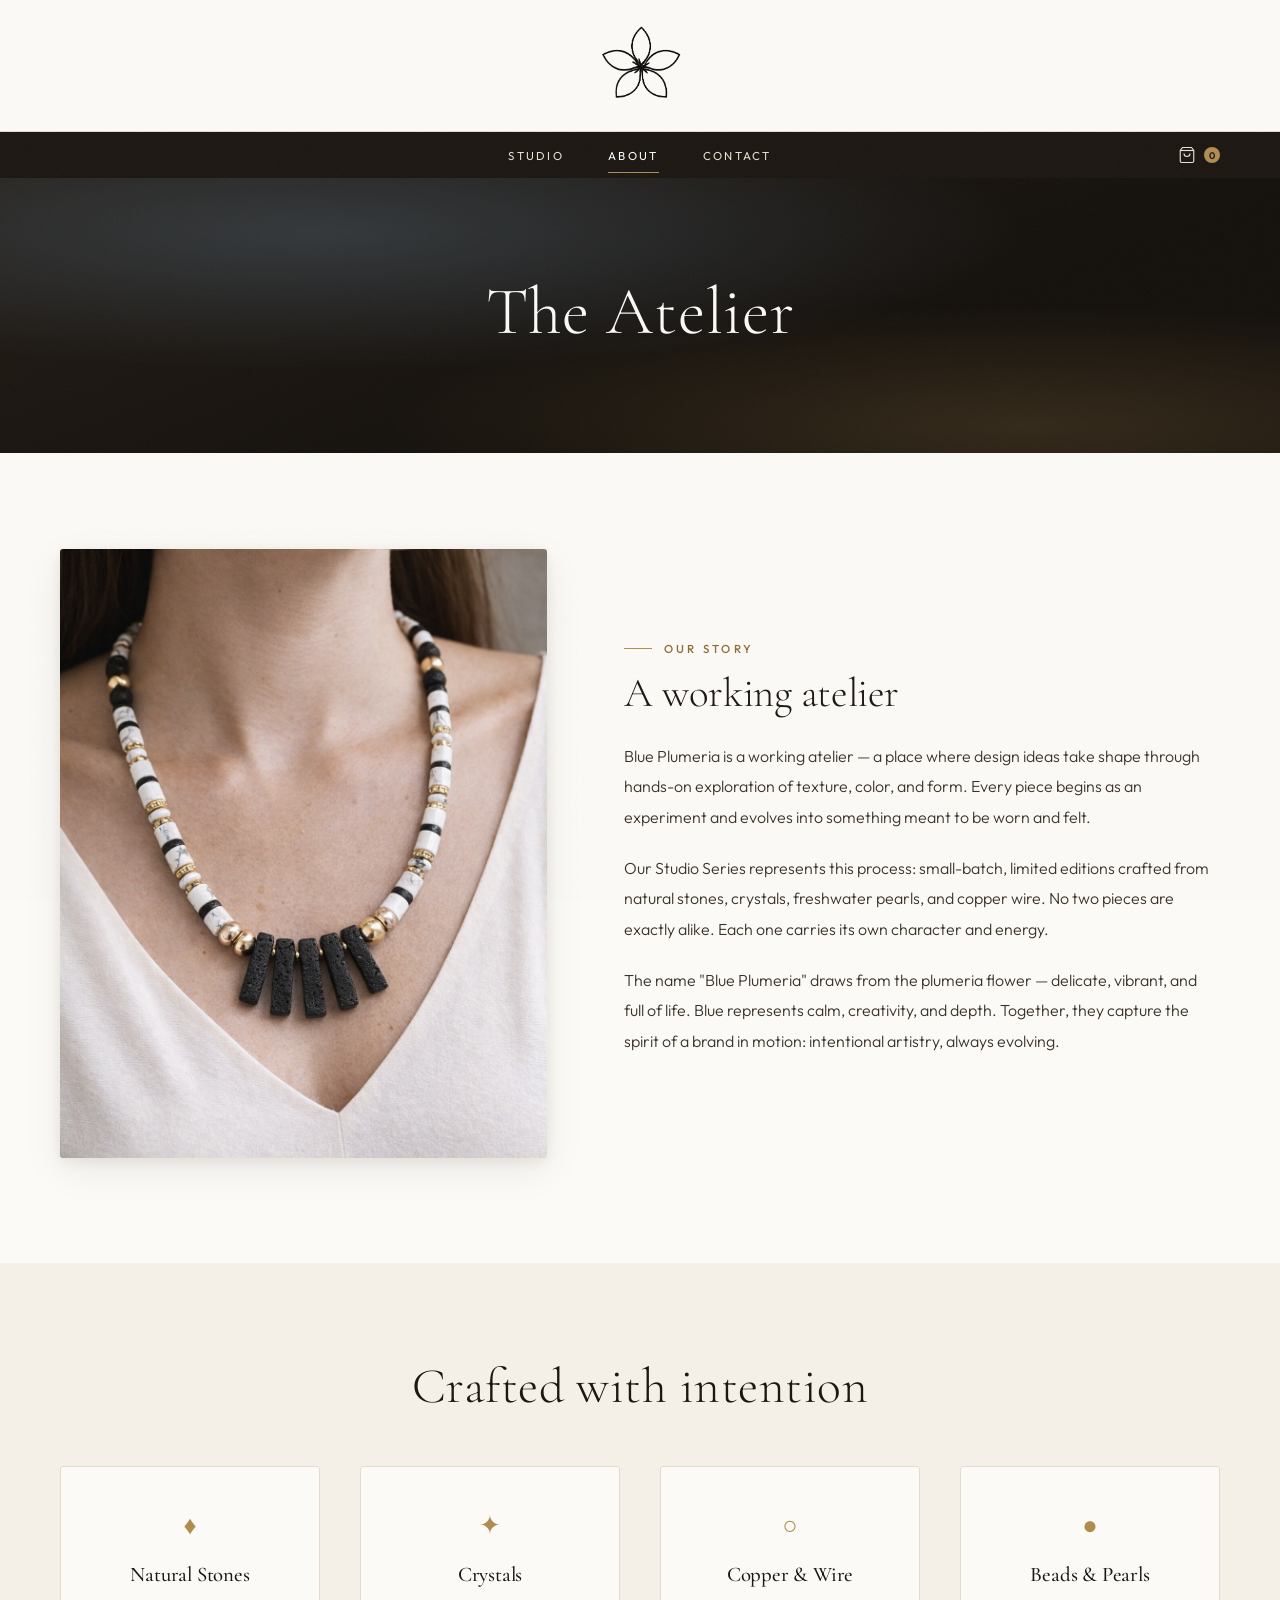
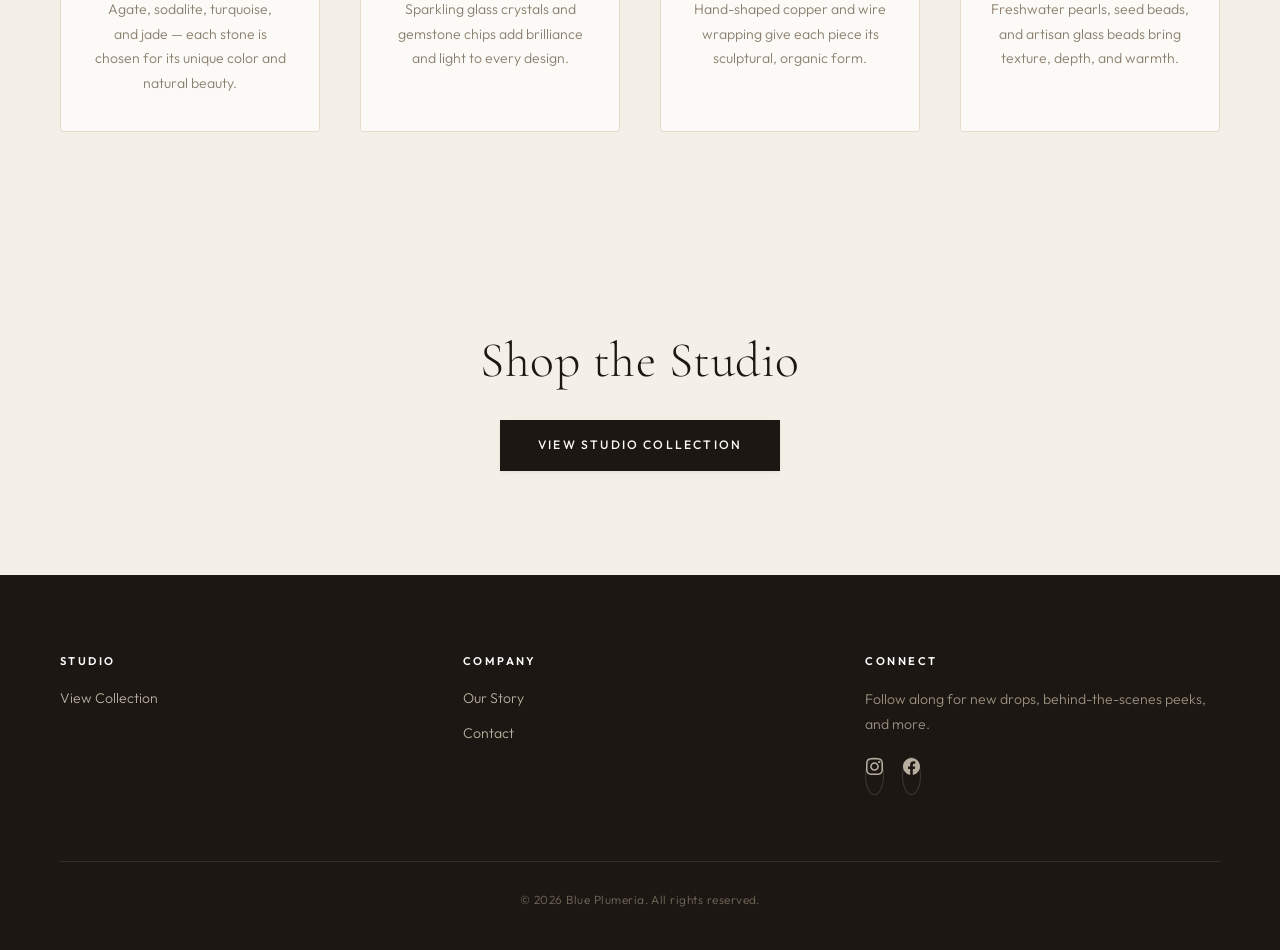
==== docs/about.html @ 75bf8a1d "Switch Snipcart to Live public API key Replace the Test public API key with the Live key across all " ====
<!DOCTYPE html>
<html lang="en">
<head>
  <meta charset="UTF-8">
  <meta name="viewport" content="width=device-width, initial-scale=1.0">
  <title>The Atelier — Blue Plumeria</title>
  <meta name="description" content="The story behind Blue Plumeria — a working atelier crafting limited studio editions in natural stones, crystals, copper, and beads.">

  <!-- Favicon -->
  <link rel="icon" type="image/svg+xml" href="favicon.svg">

  <!-- Social sharing -->
  <meta property="og:type" content="website">
  <meta property="og:title" content="The Atelier — Blue Plumeria">
  <meta property="og:description" content="A working atelier crafting limited studio editions in natural stones, crystals, copper, and beads.">
  <meta property="og:image" content="images/LavaStone_2.png">
  <meta name="twitter:card" content="summary_large_image">
  <meta name="twitter:title" content="The Atelier — Blue Plumeria">
  <meta name="twitter:description" content="A working atelier crafting limited studio editions in natural stones, crystals, and copper.">

  <link rel="preconnect" href="https://fonts.googleapis.com">
  <link rel="preconnect" href="https://fonts.gstatic.com" crossorigin>
  <link rel="stylesheet" href="css/style.css">
  <link rel="preconnect" href="https://cdn.snipcart.com">
  <noscript><style>.reveal{opacity:1 !important;transform:none !important}</style></noscript>
</head>
<body>

  <a href="#main-content" class="skip-link">Skip to content</a>

  <!-- ── Header ── -->
  <header class="site-header">
    <a href="index.html">
      <img src="images/logo.png" alt="Blue Plumeria" class="logo">
    </a>
  </header>

  <!-- ── Navigation ── -->
  <nav class="site-nav">
    <div class="container">
      <button class="hamburger" aria-label="Menu" aria-expanded="false">
        <span></span><span></span><span></span>
      </button>
      <ul class="nav-links">
        <li><a href="shop.html">Studio</a></li>
        <li><a href="about.html" class="active">About</a></li>
        <li><a href="contact.html">Contact</a></li>
      </ul>
      <button class="nav-cart snipcart-checkout" aria-label="Cart">
        <svg viewBox="0 0 24 24"><path d="M6 2L3 6v14a2 2 0 002 2h14a2 2 0 002-2V6l-3-4z"/><line x1="3" y1="6" x2="21" y2="6"/><path d="M16 10a4 4 0 01-8 0"/></svg>
        <span class="cart-count snipcart-items-count">0</span>
      </button>
    </div>
  </nav>

  <main id="main-content">

  <!-- ── About Hero ── -->
  <section class="about-hero">
    <h1>The Atelier</h1>
  </section>

  <!-- ── Story Section ── -->
  <section class="story-section section-padding">
    <div class="container">
      <div class="story-grid">
        <img src="images/LavaStone_2.png" alt="Lava stone and gold necklace styled on olive wood" class="story-image reveal" loading="lazy">
        <div class="story-content reveal">
          <span class="overline">Our Story</span>
          <h2>A working atelier</h2>
          <p>Blue Plumeria is a working atelier — a place where design ideas take shape through hands-on exploration of texture, color, and form. Every piece begins as an experiment and evolves into something meant to be worn and felt.</p>
          <p>Our Studio Series represents this process: small-batch, limited editions crafted from natural stones, crystals, freshwater pearls, and copper wire. No two pieces are exactly alike. Each one carries its own character and energy.</p>
          <p>The name "Blue Plumeria" draws from the plumeria flower — delicate, vibrant, and full of life. Blue represents calm, creativity, and depth. Together, they capture the spirit of a brand in motion: intentional artistry, always evolving.</p>
        </div>
      </div>
    </div>
  </section>

  <!-- ── Materials Section ── -->
  <section class="materials-section section-padding">
    <div class="container">
      <h2 class="section-heading reveal">Crafted with intention</h2>
      <div class="materials-grid">
        <div class="material-item reveal">
          <div class="material-icon">&#9830;</div>
          <h3>Natural Stones</h3>
          <p>Agate, sodalite, turquoise, and jade — each stone is chosen for its unique color and natural beauty.</p>
        </div>
        <div class="material-item reveal">
          <div class="material-icon">&#10022;</div>
          <h3>Crystals</h3>
          <p>Sparkling glass crystals and gemstone chips add brilliance and light to every design.</p>
        </div>
        <div class="material-item reveal">
          <div class="material-icon">&#9675;</div>
          <h3>Copper &amp; Wire</h3>
          <p>Hand-shaped copper and wire wrapping give each piece its sculptural, organic form.</p>
        </div>
        <div class="material-item reveal">
          <div class="material-icon">&#9679;</div>
          <h3>Beads &amp; Pearls</h3>
          <p>Freshwater pearls, seed beads, and artisan glass beads bring texture, depth, and warmth.</p>
        </div>
      </div>
    </div>
  </section>

  <!-- ── CTA Section ── -->
  <section class="section-padding text-center" style="background: var(--bone);">
    <div class="container">
      <h2 class="section-heading reveal" style="margin-bottom: 2rem;">Shop the Studio</h2>
      <a href="shop.html" class="btn btn-primary reveal">View Studio Collection</a>
    </div>
  </section>

  </main>

  <!-- ── Footer ── -->
  <footer class="site-footer">
    <div class="container">
      <div class="footer-grid">
        <div class="footer-col">
          <h4>Studio</h4>
          <a href="shop.html">View Collection</a>
        </div>
        <div class="footer-col">
          <h4>Company</h4>
          <a href="about.html">Our Story</a>
          <a href="contact.html">Contact</a>
        </div>
        <div class="footer-col">
          <h4>Connect</h4>
          <p>Follow along for new drops, behind-the-scenes peeks, and more.</p>
          <div class="social-links">
            <a href="#" aria-label="Instagram">
              <svg viewBox="0 0 24 24"><path d="M12 2.163c3.204 0 3.584.012 4.85.07 3.252.148 4.771 1.691 4.919 4.919.058 1.265.069 1.645.069 4.849 0 3.205-.012 3.584-.069 4.849-.149 3.225-1.664 4.771-4.919 4.919-1.266.058-1.644.07-4.85.07-3.204 0-3.584-.012-4.849-.07-3.26-.149-4.771-1.699-4.919-4.92-.058-1.265-.07-1.644-.07-4.849 0-3.204.013-3.583.07-4.849.149-3.227 1.664-4.771 4.919-4.919 1.266-.057 1.645-.069 4.849-.069zm0-2.163c-3.259 0-3.667.014-4.947.072-4.358.2-6.78 2.618-6.98 6.98-.059 1.281-.073 1.689-.073 4.948 0 3.259.014 3.668.072 4.948.2 4.358 2.618 6.78 6.98 6.98 1.281.058 1.689.072 4.948.072 3.259 0 3.668-.014 4.948-.072 4.354-.2 6.782-2.618 6.979-6.98.059-1.28.073-1.689.073-4.948 0-3.259-.014-3.667-.072-4.947-.196-4.354-2.617-6.78-6.979-6.98-1.281-.059-1.69-.073-4.949-.073zm0 5.838c-3.403 0-6.162 2.759-6.162 6.162s2.759 6.163 6.162 6.163 6.162-2.759 6.162-6.163c0-3.403-2.759-6.162-6.162-6.162zm0 10.162c-2.209 0-4-1.79-4-4 0-2.209 1.791-4 4-4s4 1.791 4 4c0 2.21-1.791 4-4 4zm6.406-11.845c-.796 0-1.441.645-1.441 1.44s.645 1.44 1.441 1.44c.795 0 1.439-.645 1.439-1.44s-.644-1.44-1.439-1.44z"/></svg>
            </a>
            <a href="#" aria-label="Facebook">
              <svg viewBox="0 0 24 24"><path d="M24 12.073c0-6.627-5.373-12-12-12s-12 5.373-12 12c0 5.99 4.388 10.954 10.125 11.854v-8.385h-3.047v-3.47h3.047v-2.642c0-3.007 1.792-4.669 4.533-4.669 1.312 0 2.686.235 2.686.235v2.953h-1.514c-1.491 0-1.956.925-1.956 1.874v2.25h3.328l-.532 3.47h-2.796v8.385c5.738-.9 10.126-5.864 10.126-11.854z"/></svg>
            </a>
          </div>
        </div>
      </div>
      <div class="footer-bottom">
        &copy; 2026 Blue Plumeria. All rights reserved.
      </div>
    </div>
  </footer>

  <!-- Snipcart — loads on first user interaction -->
  <script>
    window.SnipcartSettings = {
      publicApiKey: 'ZDM4ZTlmYTYtNGQzMi00MDU1LTlmZWYtMzM0ZDJkOGJkZjA2NjM5MTg3NzgwMTA4ODEzNjky',
      loadStrategy: 'on-user-interaction',
      modalStyle: 'side',
    };

    (()=>{var c,d;(d=(c=window.SnipcartSettings).version)!=null||(c.version="3.0");var s,S;(S=(s=window.SnipcartSettings).timeoutDuration)!=null||(s.timeoutDuration=2750);var l,p;(p=(l=window.SnipcartSettings).domain)!=null||(l.domain="cdn.snipcart.com");var w,u;(u=(w=window.SnipcartSettings).protocol)!=null||(w.protocol="https");var f=window.SnipcartSettings.version.includes("v3.0.0-ci")||window.SnipcartSettings.version!="3.0"&&window.SnipcartSettings.version.localeCompare("3.4.0",void 0,{numeric:!0,sensitivity:"base"})===-1,m=["focus","mouseover","touchmove","scroll","keydown"];window.LoadSnipcart=o;document.readyState==="loading"?document.addEventListener("DOMContentLoaded",r):r();function r(){window.SnipcartSettings.loadStrategy?window.SnipcartSettings.loadStrategy==="on-user-interaction"&&(m.forEach(t=>document.addEventListener(t,o)),setTimeout(o,window.SnipcartSettings.timeoutDuration)):o()}var a=!1;function o(){if(a)return;a=!0;let t=document.getElementsByTagName("head")[0],e=document.querySelector("#snipcart"),i=document.querySelector(`src[src^="${window.SnipcartSettings.protocol}://${window.SnipcartSettings.domain}"][src$="snipcart.js"]`),n=document.querySelector(`link[href^="${window.SnipcartSettings.protocol}://${window.SnipcartSettings.domain}"][href$="snipcart.css"]`);e||(e=document.createElement("div"),e.id="snipcart",e.setAttribute("hidden","true"),document.body.appendChild(e)),v(e),i||(i=document.createElement("script"),i.src=`${window.SnipcartSettings.protocol}://${window.SnipcartSettings.domain}/themes/v${window.SnipcartSettings.version}/default/snipcart.js`,i.async=!0,t.appendChild(i)),n||(n=document.createElement("link"),n.rel="stylesheet",n.type="text/css",n.href=`${window.SnipcartSettings.protocol}://${window.SnipcartSettings.domain}/themes/v${window.SnipcartSettings.version}/default/snipcart.css`,t.prepend(n)),m.forEach(g=>document.removeEventListener(g,o))}function v(t){!f||(t.dataset.apiKey=window.SnipcartSettings.publicApiKey,window.SnipcartSettings.addProductBehavior&&(t.dataset.configAddProductBehavior=window.SnipcartSettings.addProductBehavior),window.SnipcartSettings.modalStyle&&(t.dataset.configModalStyle=window.SnipcartSettings.modalStyle),window.SnipcartSettings.currency&&(t.dataset.currency=window.SnipcartSettings.currency),window.SnipcartSettings.templatesUrl&&(t.dataset.templatesUrl=window.SnipcartSettings.templatesUrl))}})();
  </script>
  <script src="js/main.js"></script>
</body>
</html>
---- docs/css/style.css ----
/* ========================================
   Blue Plumeria — Style Sheet
   Palette drawn from the studio's own logo art:
   dusty slate-blue, gold leaf, warm bone, ink.
   ======================================== */

/* Fonts — Cormorant Garamond (display serif) + Outfit (body) */
@import url('https://fonts.googleapis.com/css2?family=Cormorant+Garamond:ital,wght@0,300;0,400;0,500;0,600;1,300;1,400;1,500&family=Outfit:wght@300;400;500;600&display=swap');

/* ── Custom Properties ── */
:root {
  /* Warm neutrals, tuned to the wood-and-silk product photography */
  --paper:        #FCFAF6;   /* main background — warm white */
  --bone:         #F5F0E7;   /* alt surface — warm cream */
  --sand:         #ECE4D6;   /* deeper neutral */
  --ink:          #1C1712;   /* warm near-black — body + dark surfaces */
  --ink-soft:     #3A332B;
  --muted:        #8A7F6E;   /* warm gray for secondary text */
  --border:       #E4DBCC;   /* warm hairline */

  /* Brand accents — one dominant metallic (gold), slate as support */
  --gold:         #B08D4F;   /* leaf gold, desaturated */
  --gold-deep:    #8C6D37;
  --slate:        #6E8CA6;   /* the logo's dusty blue */
  --slate-deep:   #47617A;

  /* Tinted shadows carry the warm hue instead of pure black */
  --shadow-sm:  0 1px 2px rgba(40,30,15,0.05), 0 2px 8px rgba(40,30,15,0.04);
  --shadow-md:  0 4px 14px rgba(40,30,15,0.08), 0 12px 40px rgba(40,30,15,0.07);
  --shadow-lg:  0 20px 60px rgba(28,23,18,0.18);

  --font-heading: 'Cormorant Garamond', Georgia, serif;
  --font-body:    'Outfit', 'Helvetica Neue', Arial, sans-serif;

  --max-width:    1240px;
  --header-height: 132px;
  --nav-height:   46px;
  --ease:         cubic-bezier(0.22, 0.61, 0.36, 1);
}

/* ── Reset ── */
*, *::before, *::after {
  box-sizing: border-box;
  margin: 0;
  padding: 0;
}

html {
  scroll-behavior: smooth;
}

body {
  font-family: var(--font-body);
  font-weight: 300;
  color: var(--ink);
  background: var(--paper);
  line-height: 1.7;
  font-size: 16px;
  -webkit-font-smoothing: antialiased;
  text-rendering: optimizeLegibility;
}

/* Fixed grain overlay — breaks digital flatness on every surface */
body::after {
  content: "";
  position: fixed;
  inset: 0;
  z-index: 1000;
  pointer-events: none;
  opacity: 0.035;
  background-image: url("data:image/svg+xml,%3Csvg xmlns='http://www.w3.org/2000/svg' width='140' height='140'%3E%3Cfilter id='n'%3E%3CfeTurbulence type='fractalNoise' baseFrequency='0.85' numOctaves='2' stitchTiles='stitch'/%3E%3C/filter%3E%3Crect width='100%25' height='100%25' filter='url(%23n)'/%3E%3C/svg%3E");
}

img {
  max-width: 100%;
  display: block;
}

a {
  color: var(--ink);
  text-decoration: none;
  transition: color 0.25s var(--ease);
}

a:hover {
  color: var(--gold-deep);
}

ul, ol {
  list-style: none;
}

button {
  cursor: pointer;
  font-family: var(--font-body);
  border: none;
  background: none;
  color: inherit;
}

/* Visible focus for keyboard users — accessibility, not optional */
:focus-visible {
  outline: 2px solid var(--slate);
  outline-offset: 3px;
  border-radius: 2px;
}

/* Skip link */
.skip-link {
  position: absolute;
  left: -9999px;
  top: 0;
  z-index: 2000;
  background: var(--ink);
  color: #fff;
  padding: 0.75rem 1.25rem;
  font-size: 0.8rem;
  letter-spacing: 0.1em;
  text-transform: uppercase;
}
.skip-link:focus {
  left: 1rem;
  top: 1rem;
  color: #fff;
}

/* ── Typography ── */
h1, h2, h3, h4, h5 {
  font-family: var(--font-heading);
  font-weight: 400;
  line-height: 1.12;
  letter-spacing: -0.01em;
  text-wrap: balance;
}

p { text-wrap: pretty; }

.section-heading {
  font-family: var(--font-heading);
  font-size: clamp(2rem, 4.5vw, 3.1rem);
  font-weight: 300;
  letter-spacing: 0.01em;
  text-align: center;
  margin-bottom: 3.25rem;
  color: var(--ink);
}

/* Small overline label — the recurring editorial device */
.label-text,
.showcase-label,
.hero-tagline {
  font-family: var(--font-body);
  font-size: 0.72rem;
  font-weight: 500;
  letter-spacing: 0.28em;
  text-transform: uppercase;
  color: var(--muted);
}

.overline {
  display: inline-flex;
  align-items: center;
  gap: 0.75rem;
  font-family: var(--font-body);
  font-size: 0.72rem;
  font-weight: 500;
  letter-spacing: 0.28em;
  text-transform: uppercase;
  color: var(--gold-deep);
}
.overline::before {
  content: "";
  width: 28px;
  height: 1px;
  background: var(--gold);
}

/* ── Layout Utilities ── */
.container {
  max-width: var(--max-width);
  margin: 0 auto;
  padding: 0 2.5rem;
}

.section-padding {
  padding: 6rem 0 6.5rem;  /* optically heavier bottom */
}

.text-center { text-align: center; }

/* ── Buttons ── */
.btn {
  display: inline-block;
  font-family: var(--font-body);
  font-size: 0.76rem;
  font-weight: 500;
  letter-spacing: 0.18em;
  text-transform: uppercase;
  padding: 15px 38px;
  transition: transform 0.15s var(--ease),
              background 0.3s var(--ease),
              color 0.3s var(--ease),
              box-shadow 0.3s var(--ease);
  cursor: pointer;
  border: none;
}
.btn:active { transform: translateY(1px) scale(0.99); }

.btn-primary {
  background: var(--ink);
  color: var(--paper);
  box-shadow: var(--shadow-sm);
}
.btn-primary:hover {
  background: var(--gold-deep);
  color: #fff;
  box-shadow: var(--shadow-md);
}

.btn-outline {
  background: transparent;
  color: var(--ink);
  border: 1px solid var(--ink);
}
.btn-outline:hover {
  background: var(--ink);
  color: var(--paper);
}

.btn-link {
  font-size: 0.76rem;
  letter-spacing: 0.16em;
  text-transform: uppercase;
  color: var(--ink);
  border-bottom: 1px solid var(--gold);
  padding-bottom: 3px;
  transition: color 0.25s var(--ease), border-color 0.25s var(--ease);
}
.btn-link:hover {
  color: var(--gold-deep);
  border-color: var(--gold-deep);
}

/* ── Sticky Header ── */
.site-header {
  position: sticky;
  top: 0;
  z-index: 100;
  background: var(--paper);
  height: var(--header-height);
  display: flex;
  align-items: center;
  justify-content: center;
  border-bottom: 1px solid var(--border);
}
.site-header .logo {
  height: 96px;
  width: auto;
  transition: opacity 0.25s var(--ease);
}
.site-header a:hover .logo { opacity: 0.7; }

/* ── Navigation Bar ── */
.site-nav {
  background: var(--ink);
  height: var(--nav-height);
  position: sticky;
  top: var(--header-height);
  z-index: 99;
}
.site-nav .container {
  display: flex;
  align-items: center;
  justify-content: center;
  height: 100%;
  position: relative;
}
.nav-links {
  display: flex;
  align-items: center;
  gap: 2.75rem;
}
.nav-links a {
  font-family: var(--font-body);
  font-size: 0.72rem;
  font-weight: 400;
  letter-spacing: 0.2em;
  text-transform: uppercase;
  color: #E9E2D6;
  transition: color 0.25s var(--ease);
  padding: 0.5rem 0;
  position: relative;
}
.nav-links a::after {
  content: "";
  position: absolute;
  left: 0; right: 0; bottom: -2px;
  height: 1px;
  background: var(--gold);
  transform: scaleX(0);
  transform-origin: center;
  transition: transform 0.28s var(--ease);
}
.nav-links a:hover,
.nav-links a.active { color: #fff; }
.nav-links a:hover::after,
.nav-links a.active::after { transform: scaleX(1); }

.nav-cart {
  position: absolute;
  right: 2.5rem;
  top: 50%;
  transform: translateY(-50%);
  color: #E9E2D6;
  display: flex;
  align-items: center;
  gap: 0.5rem;
  background: none;
  border: none;
  transition: color 0.25s var(--ease);
}
.nav-cart:hover { color: var(--gold); }
.nav-cart svg {
  width: 18px; height: 18px;
  stroke: currentColor; fill: none; stroke-width: 1.5;
}
.cart-count {
  background: var(--gold);
  color: var(--ink);
  font-size: 0.6rem;
  min-width: 16px; height: 16px;
  padding: 0 4px;
  border-radius: 8px;
  display: inline-flex;
  align-items: center;
  justify-content: center;
  font-weight: 600;
}

/* ── Hamburger Menu ── */
.hamburger {
  display: none;
  background: none; border: none;
  cursor: pointer; padding: 0.5rem;
  position: absolute; left: 2rem; top: 50%;
  transform: translateY(-50%);
}
.hamburger span {
  display: block;
  width: 20px; height: 1.5px;
  background: #E9E2D6;
  margin: 5px 0;
  transition: all 0.3s var(--ease);
}
.hamburger.active span:nth-child(1) { transform: rotate(45deg) translate(4px, 5px); }
.hamburger.active span:nth-child(2) { opacity: 0; }
.hamburger.active span:nth-child(3) { transform: rotate(-45deg) translate(4px, -5px); }

/* ── Hero — dark ambient wash that lets the watercolor mark glow ── */
.hero {
  position: relative;
  overflow: hidden;
  text-align: center;
  padding: 7rem 2rem 7.5rem;
  background:
    radial-gradient(120% 90% at 22% 15%, rgba(110,140,166,0.30), transparent 55%),
    radial-gradient(90% 80% at 82% 85%, rgba(176,141,79,0.22), transparent 55%),
    linear-gradient(160deg, #221C16 0%, #14100C 60%, #1B1611 100%);
  color: var(--paper);
}
.hero .hero-logo {
  position: relative;
  max-width: 760px;
  width: 100%;
  margin: 0 auto 2rem;
  filter: drop-shadow(0 20px 50px rgba(0,0,0,0.45));
}
.hero .hero-tagline {
  position: relative;
  color: rgba(245,240,231,0.72);
  margin-bottom: 2.75rem;
}
.hero .btn-primary {
  position: relative;
  background: var(--paper);
  color: var(--ink);
}
.hero .btn-primary:hover {
  background: var(--gold);
  color: var(--ink);
}

/* ── Category Tiles ── */
.category-tiles { background: var(--paper); }
.tiles-grid {
  display: grid;
  grid-template-columns: repeat(3, 1fr);
  gap: 2rem;
}
.tile { text-align: center; cursor: pointer; }
.tile-image {
  width: 100%;
  aspect-ratio: 3 / 4;
  object-fit: cover;
  margin-bottom: 1.2rem;
  border-radius: 2px;
  transition: transform 0.5s var(--ease), box-shadow 0.4s var(--ease);
}
.tile:hover .tile-image { transform: translateY(-4px); box-shadow: var(--shadow-md); }
.tile-name {
  font-family: var(--font-body);
  font-size: 0.78rem;
  letter-spacing: 0.14em;
  text-transform: uppercase;
  color: var(--ink);
}

/* ── Product Grid (retained) ── */
.product-grid {
  display: grid;
  grid-template-columns: repeat(4, 1fr);
  gap: 3.5rem 2.5rem;
}
.product-card { text-align: center; }
.product-card-image {
  width: 100%;
  aspect-ratio: 1 / 1;
  object-fit: cover;
  margin-bottom: 1.1rem;
  border-radius: 2px;
  cursor: pointer;
  transition: transform 0.5s var(--ease), box-shadow 0.4s var(--ease);
}
.product-card-image:hover { transform: translateY(-4px); box-shadow: var(--shadow-md); }
.product-card-name {
  font-family: var(--font-heading);
  font-size: 1.25rem;
  font-weight: 400;
  color: var(--ink);
  margin-bottom: 0.2rem;
}
.product-card-price {
  font-family: var(--font-body);
  font-size: 0.85rem;
  font-weight: 400;
  color: var(--gold-deep);
  font-variant-numeric: tabular-nums;
  margin-bottom: 0.9rem;
}
.product-card .snipcart-add-item {
  font-family: var(--font-body);
  font-size: 0.68rem;
  font-weight: 500;
  letter-spacing: 0.16em;
  text-transform: uppercase;
  padding: 11px 26px;
  background: transparent;
  color: var(--ink);
  border: 1px solid var(--border);
  cursor: pointer;
  transition: all 0.3s var(--ease);
  opacity: 0;
}
.product-card:hover .snipcart-add-item { opacity: 1; }
.product-card .snipcart-add-item:hover {
  background: var(--ink);
  color: var(--paper);
  border-color: var(--ink);
}

/* ── Product Showcase — alternating asymmetric editorial rows ── */
.showcase-section {
  background: var(--paper);
}
.showcase-set {
  display: grid;
  grid-template-columns: 1.05fr 0.95fr;
  align-items: center;
  gap: clamp(2.5rem, 6vw, 6rem);
  max-width: 1080px;
  margin: 0 auto 7rem;
}
.showcase-set:last-child { margin-bottom: 0; }

/* Alternate the media side every other row */
.showcase-set:nth-of-type(even) .showcase-media { order: 2; }

.showcase-info { max-width: 30ch; }
.showcase-set:nth-of-type(even) .showcase-info { margin-left: auto; }

.showcase-label { display: block; margin-bottom: 1rem; }

.showcase-name {
  font-family: var(--font-heading);
  font-size: clamp(1.9rem, 3.2vw, 2.7rem);
  font-weight: 300;
  line-height: 1.08;
  margin-bottom: 0.9rem;
}
.showcase-price {
  font-family: var(--font-body);
  font-size: 1rem;
  font-weight: 400;
  color: var(--gold-deep);
  font-variant-numeric: tabular-nums;
  margin-bottom: 2rem;
}
.showcase-price::before {
  content: "";
  display: block;
  width: 40px; height: 1px;
  background: var(--border);
  margin-bottom: 1.5rem;
}

/* Media column: slider + dots live together here */
.showcase-media { position: relative; }

.showcase-slider {
  position: relative;
  overflow: hidden;
  border-radius: 3px;
  box-shadow: var(--shadow-md);
  background: var(--bone);
}
.showcase-slider img {
  width: 100%;
  aspect-ratio: 4 / 5;
  object-fit: cover;
  display: none;
}
.showcase-slider img.active { display: block; }

.slider-btn {
  position: absolute;
  top: 50%;
  transform: translateY(-50%);
  background: rgba(252,250,246,0.9);
  backdrop-filter: blur(4px);
  border: none;
  width: 42px; height: 42px;
  font-size: 1.2rem;
  color: var(--ink);
  cursor: pointer;
  display: flex;
  align-items: center;
  justify-content: center;
  border-radius: 50%;
  box-shadow: var(--shadow-sm);
  transition: background 0.25s var(--ease), transform 0.2s var(--ease);
  z-index: 2;
}
.slider-btn:hover { background: #fff; }
.slider-btn:active { transform: translateY(-50%) scale(0.92); }
.slider-btn.prev { left: 0.9rem; }
.slider-btn.next { right: 0.9rem; }

.slider-dots {
  display: flex;
  justify-content: center;
  gap: 0.5rem;
  margin-top: 1.1rem;
}
.ai-note {
  margin: 0.85rem auto 0;
  max-width: 42ch;
  font-family: var(--font-body);
  font-size: 0.7rem;
  font-style: italic;
  line-height: 1.5;
  letter-spacing: 0.01em;
  color: var(--muted);
  text-align: center;
}
.slider-dot {
  width: 7px; height: 7px;
  border-radius: 50%;
  background: var(--border);
  border: none;
  cursor: pointer;
  padding: 0;
  transition: background 0.25s var(--ease), transform 0.2s var(--ease);
}
.slider-dot.active { background: var(--gold); transform: scale(1.25); }

.showcase-cta { margin-top: 0; }

/* ── Featured Section ── */
.featured { background: var(--paper); }
.view-all-wrap { text-align: center; margin-top: 3rem; }

/* ── About Teaser ── */
.about-teaser { background: var(--bone); }
.teaser-grid {
  display: grid;
  grid-template-columns: 1fr 1fr;
  gap: clamp(2.5rem, 6vw, 5rem);
  align-items: center;
}
.teaser-image {
  width: 100%;
  aspect-ratio: 4 / 5;
  object-fit: cover;
  border-radius: 3px;
  box-shadow: var(--shadow-md);
}
.teaser-content h2 {
  font-family: var(--font-heading);
  font-size: clamp(1.9rem, 3.2vw, 2.6rem);
  font-weight: 300;
  margin: 0.8rem 0 1.5rem;
}
.teaser-content p {
  font-size: 1rem;
  line-height: 1.85;
  max-width: 60ch;
  margin-bottom: 2rem;
  color: var(--ink-soft);
}

/* ── Shop Page ── */
.shop-header {
  background: var(--bone);
  text-align: center;
  padding: 4.5rem 2rem 3.5rem;
}
.shop-header h1 {
  font-family: var(--font-heading);
  font-size: clamp(2.4rem, 5vw, 3.6rem);
  font-weight: 300;
  letter-spacing: 0.01em;
  margin-bottom: 0.6rem;
}
.product-count {
  font-size: 0.72rem;
  color: var(--muted);
  letter-spacing: 0.2em;
  text-transform: uppercase;
}

/* ── Filter Bar ── */
.filter-bar {
  border-bottom: 1px solid var(--border);
  padding: 0 2rem;
  background: var(--paper);
}
.filter-bar .container {
  display: flex;
  align-items: center;
  justify-content: center;
  gap: 2.5rem;
  flex-wrap: wrap;
}
.filter-tab {
  font-family: var(--font-body);
  font-size: 0.72rem;
  font-weight: 500;
  letter-spacing: 0.16em;
  text-transform: uppercase;
  color: var(--muted);
  background: none; border: none;
  padding: 1.1rem 0.5rem;
  cursor: pointer;
  border-bottom: 2px solid transparent;
  transition: all 0.25s var(--ease);
}
.filter-tab:hover { color: var(--ink); }
.filter-tab.active { color: var(--ink); border-bottom-color: var(--gold); }

.sort-bar { display: flex; justify-content: flex-end; padding: 1.5rem 0 0; }
.sort-select {
  font-family: var(--font-body);
  font-size: 0.72rem;
  letter-spacing: 0.1em;
  text-transform: uppercase;
  color: var(--ink);
  background: transparent;
  border: 1px solid var(--border);
  padding: 0.55rem 2rem 0.55rem 1rem;
  cursor: pointer;
  appearance: none;
  -webkit-appearance: none;
  background-image: url("data:image/svg+xml,%3Csvg width='10' height='6' viewBox='0 0 10 6' fill='none' xmlns='http://www.w3.org/2000/svg'%3E%3Cpath d='M1 1L5 5L9 1' stroke='%231C1712' stroke-width='1'/%3E%3C/svg%3E");
  background-repeat: no-repeat;
  background-position: right 12px center;
}

/* ── About Page ── */
.about-hero {
  position: relative;
  overflow: hidden;
  text-align: center;
  padding: 6rem 2rem 6.5rem;
  background:
    radial-gradient(100% 90% at 25% 20%, rgba(110,140,166,0.28), transparent 55%),
    radial-gradient(90% 80% at 80% 90%, rgba(176,141,79,0.20), transparent 55%),
    linear-gradient(160deg, #221C16 0%, #14100C 65%);
  color: var(--paper);
}
.about-hero h1 {
  font-family: var(--font-heading);
  font-size: clamp(2.6rem, 6vw, 4.2rem);
  font-weight: 300;
  letter-spacing: 0.01em;
}

.story-section { background: var(--paper); }
.story-grid {
  display: grid;
  grid-template-columns: 0.9fr 1.1fr;
  gap: clamp(2.5rem, 6vw, 5rem);
  align-items: center;
}
.story-image {
  width: 100%;
  aspect-ratio: 4 / 5;
  object-fit: cover;
  border-radius: 3px;
  box-shadow: var(--shadow-md);
}
.story-content h2 {
  font-family: var(--font-heading);
  font-size: clamp(1.9rem, 3.2vw, 2.6rem);
  font-weight: 300;
  margin: 0.8rem 0 1.5rem;
}
.story-content p {
  font-size: 1rem;
  line-height: 1.9;
  max-width: 62ch;
  margin-bottom: 1.3rem;
  color: var(--ink-soft);
}

/* Materials */
.materials-section { background: var(--bone); }
.materials-grid {
  display: grid;
  grid-template-columns: repeat(4, 1fr);
  gap: 2.5rem;
  text-align: center;
}
.material-item {
  padding: 2.25rem 1.5rem;
  background: var(--paper);
  border: 1px solid var(--border);
  border-radius: 3px;
  transition: transform 0.4s var(--ease), box-shadow 0.4s var(--ease);
}
.material-item:hover { transform: translateY(-4px); box-shadow: var(--shadow-md); }
.material-item h3 {
  font-family: var(--font-heading);
  font-size: 1.3rem;
  font-weight: 500;
  margin-bottom: 0.7rem;
}
.material-item p {
  font-size: 0.88rem;
  line-height: 1.75;
  color: var(--muted);
}
.material-icon {
  font-size: 1.6rem;
  margin-bottom: 1rem;
  color: var(--gold);
}

/* ── Contact Page ── */
.contact-hero {
  position: relative;
  overflow: hidden;
  text-align: center;
  padding: 6rem 2rem 6.5rem;
  background:
    radial-gradient(100% 90% at 25% 20%, rgba(110,140,166,0.28), transparent 55%),
    radial-gradient(90% 80% at 80% 90%, rgba(176,141,79,0.20), transparent 55%),
    linear-gradient(160deg, #221C16 0%, #14100C 65%);
  color: var(--paper);
}
.contact-hero h1 {
  font-family: var(--font-heading);
  font-size: clamp(2.6rem, 6vw, 4.2rem);
  font-weight: 300;
  letter-spacing: 0.01em;
}

.contact-grid {
  display: grid;
  grid-template-columns: 1.1fr 0.9fr;
  gap: clamp(2.5rem, 6vw, 5rem);
}
.contact-form label {
  display: block;
  font-size: 0.7rem;
  font-weight: 500;
  letter-spacing: 0.16em;
  text-transform: uppercase;
  color: var(--ink);
  margin-bottom: 0.55rem;
}
.contact-form input,
.contact-form textarea {
  width: 100%;
  font-family: var(--font-body);
  font-size: 0.95rem;
  font-weight: 300;
  padding: 0.85rem 1rem;
  border: 1px solid var(--border);
  background: var(--paper);
  color: var(--ink);
  margin-bottom: 1.4rem;
  border-radius: 2px;
  transition: border-color 0.25s var(--ease), box-shadow 0.25s var(--ease);
  outline: none;
}
.contact-form input:focus,
.contact-form textarea:focus {
  border-color: var(--slate);
  box-shadow: 0 0 0 3px rgba(110,140,166,0.15);
}
.contact-form textarea { min-height: 170px; resize: vertical; }

/* Inline validation states (set by JS) */
.contact-form input.invalid,
.contact-form textarea.invalid {
  border-color: #B4553F;
  box-shadow: 0 0 0 3px rgba(180,85,63,0.12);
}
.field-error {
  display: none;
  margin: -1rem 0 1.2rem;
  font-size: 0.78rem;
  color: #B4553F;
}
.field-error.show { display: block; }

.form-status {
  margin-top: 1rem;
  font-size: 0.9rem;
  color: var(--slate-deep);
}

.contact-info h3 {
  font-family: var(--font-heading);
  font-size: 1.35rem;
  font-weight: 500;
  margin-bottom: 1rem;
}
.contact-info h3 + p { margin-top: -0.4rem; }
.contact-info p {
  font-size: 0.95rem;
  line-height: 1.8;
  margin-bottom: 1.5rem;
  color: var(--ink-soft);
}
.contact-info a { color: var(--gold-deep); }
.contact-info a:hover { color: var(--ink); }

.social-links { display: flex; gap: 1.1rem; margin-top: 1.25rem; }
.social-links a {
  color: var(--ink);
  display: inline-flex;
  width: 38px; height: 38px;
  align-items: center;
  justify-content: center;
  border: 1px solid var(--border);
  border-radius: 50%;
  transition: color 0.25s var(--ease), border-color 0.25s var(--ease), transform 0.2s var(--ease);
}
.social-links a:hover {
  color: var(--gold-deep);
  border-color: var(--gold);
  transform: translateY(-2px);
}
.social-links svg { width: 17px; height: 17px; fill: currentColor; }

/* ── Footer ── */
.site-footer {
  background: var(--ink);
  color: #B7AE9F;
  padding: 5rem 0 2.5rem;
}
.footer-grid {
  display: grid;
  grid-template-columns: repeat(3, 1fr);
  gap: 3rem;
  margin-bottom: 3.5rem;
}
.footer-col h4 {
  font-family: var(--font-body);
  font-size: 0.7rem;
  font-weight: 600;
  letter-spacing: 0.22em;
  text-transform: uppercase;
  color: #fff;
  margin-bottom: 1.25rem;
}
.footer-col a {
  display: block;
  color: #B7AE9F;
  font-size: 0.88rem;
  margin-bottom: 0.65rem;
  width: fit-content;
  transition: color 0.25s var(--ease);
}
.footer-col a:hover { color: var(--gold); }
.footer-col p { font-size: 0.88rem; line-height: 1.75; color: #9a917f; }

/* footer social buttons sit on dark — override the light border */
.site-footer .social-links a {
  color: #B7AE9F;
  border-color: rgba(255,255,255,0.14);
}
.site-footer .social-links a:hover {
  color: var(--gold);
  border-color: var(--gold);
}

.footer-bottom {
  border-top: 1px solid rgba(255,255,255,0.1);
  padding-top: 1.75rem;
  text-align: center;
  font-size: 0.74rem;
  letter-spacing: 0.04em;
  color: #746b5c;
}

/* ── Scroll-reveal (progressive enhancement; base state visible) ── */
.reveal {
  opacity: 0;
  transform: translateY(22px);
  transition: opacity 0.7s var(--ease), transform 0.7s var(--ease);
  will-change: opacity, transform;
}
.reveal.in { opacity: 1; transform: none; }

/* ── Responsive ── */
@media (max-width: 1200px) {
  .product-grid { grid-template-columns: repeat(3, 1fr); gap: 3rem 2rem; }
}

@media (max-width: 860px) {
  .showcase-set {
    grid-template-columns: 1fr;
    gap: 1.75rem;
    max-width: 460px;
    text-align: center;
    margin-bottom: 4.5rem;
  }
  .showcase-set:nth-of-type(even) .showcase-media { order: 0; }
  .showcase-info { max-width: none; }
  .showcase-set:nth-of-type(even) .showcase-info { margin-left: 0; }
  .showcase-price::before { margin-left: auto; margin-right: auto; }
}

@media (max-width: 768px) {
  .section-padding { padding: 4rem 0 4.5rem; }
  .hero { padding: 4.5rem 1.5rem 5rem; }
  .hero .hero-logo { max-width: 420px; }

  .hamburger { display: block; }
  .nav-links {
    display: none;
    position: absolute;
    top: var(--nav-height);
    left: 0; right: 0;
    background: var(--ink);
    flex-direction: column;
    padding: 1.5rem 0;
    gap: 0;
    border-top: 1px solid rgba(255,255,255,0.08);
  }
  .nav-links.open { display: flex; }
  .nav-links a { padding: 0.85rem 2rem; width: 100%; text-align: center; }
  .nav-links a::after { display: none; }
  .nav-cart { right: 1.25rem; }

  .tiles-grid { grid-template-columns: 1fr; gap: 2rem; }
  .product-grid { grid-template-columns: repeat(2, 1fr); gap: 2.5rem 1.5rem; }
  .product-card .snipcart-add-item { opacity: 1; }

  .teaser-grid,
  .story-grid,
  .contact-grid { grid-template-columns: 1fr; gap: 2.5rem; }
  .teaser-content p, .story-content p { max-width: none; }

  .materials-grid { grid-template-columns: repeat(2, 1fr); gap: 1.5rem; }

  .footer-grid { grid-template-columns: 1fr; gap: 2.25rem; text-align: center; }
  .footer-col a { margin-left: auto; margin-right: auto; }
  .social-links { justify-content: center; }
  .site-footer .social-links { justify-content: center; }

  .filter-bar .container { gap: 1.2rem; }
}

@media (max-width: 480px) {
  :root { --header-height: 92px; }
  .site-header .logo { height: 64px; }
  .container { padding: 0 1.4rem; }
  .section-padding { padding: 3rem 0 3.5rem; }
  .hero { padding: 3.25rem 1.2rem 3.75rem; }
  .hero .hero-logo { max-width: 300px; }
  .product-grid { grid-template-columns: 1fr; gap: 2.5rem; }
  .materials-grid { grid-template-columns: 1fr; }
}

/* ── Motion preferences ── */
@media (prefers-reduced-motion: reduce) {
  html { scroll-behavior: auto; }
  *, *::before, *::after {
    animation-duration: 0.01ms !important;
    transition-duration: 0.01ms !important;
  }
  .reveal { opacity: 1; transform: none; }
}
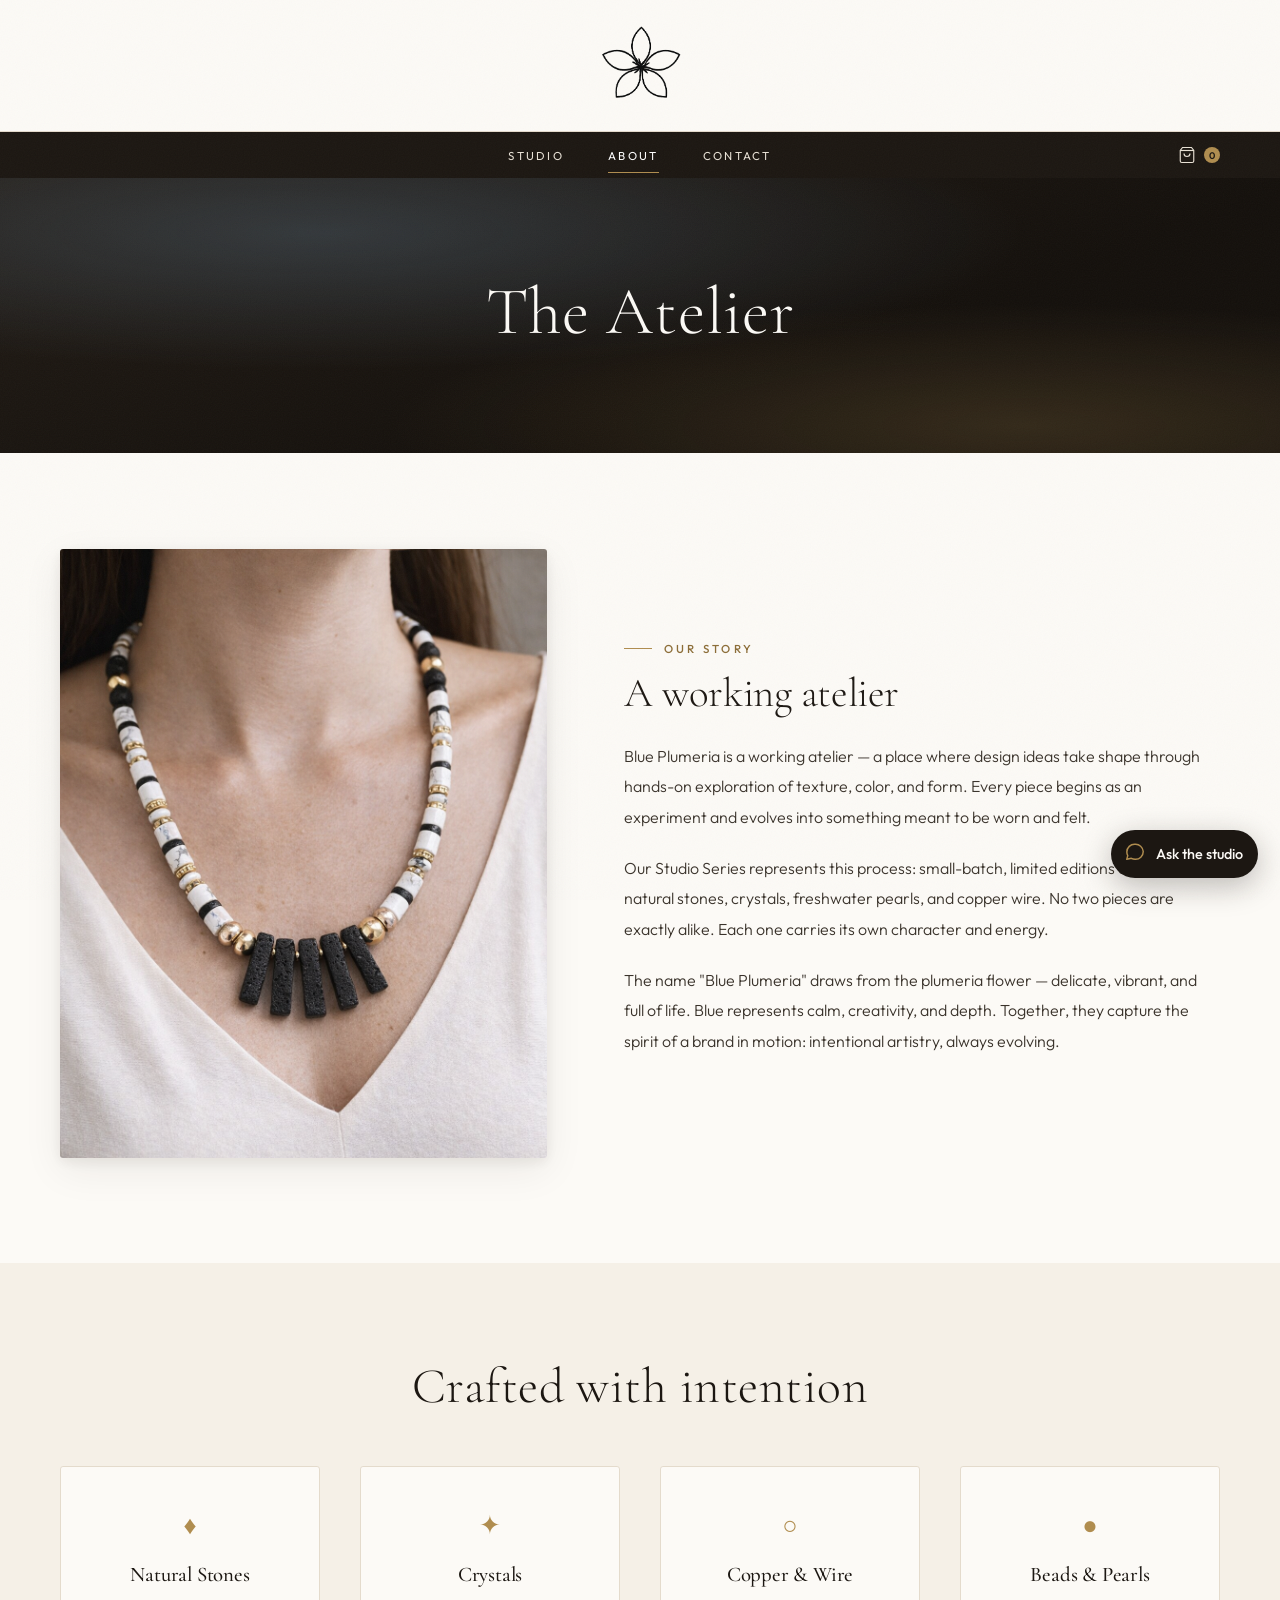
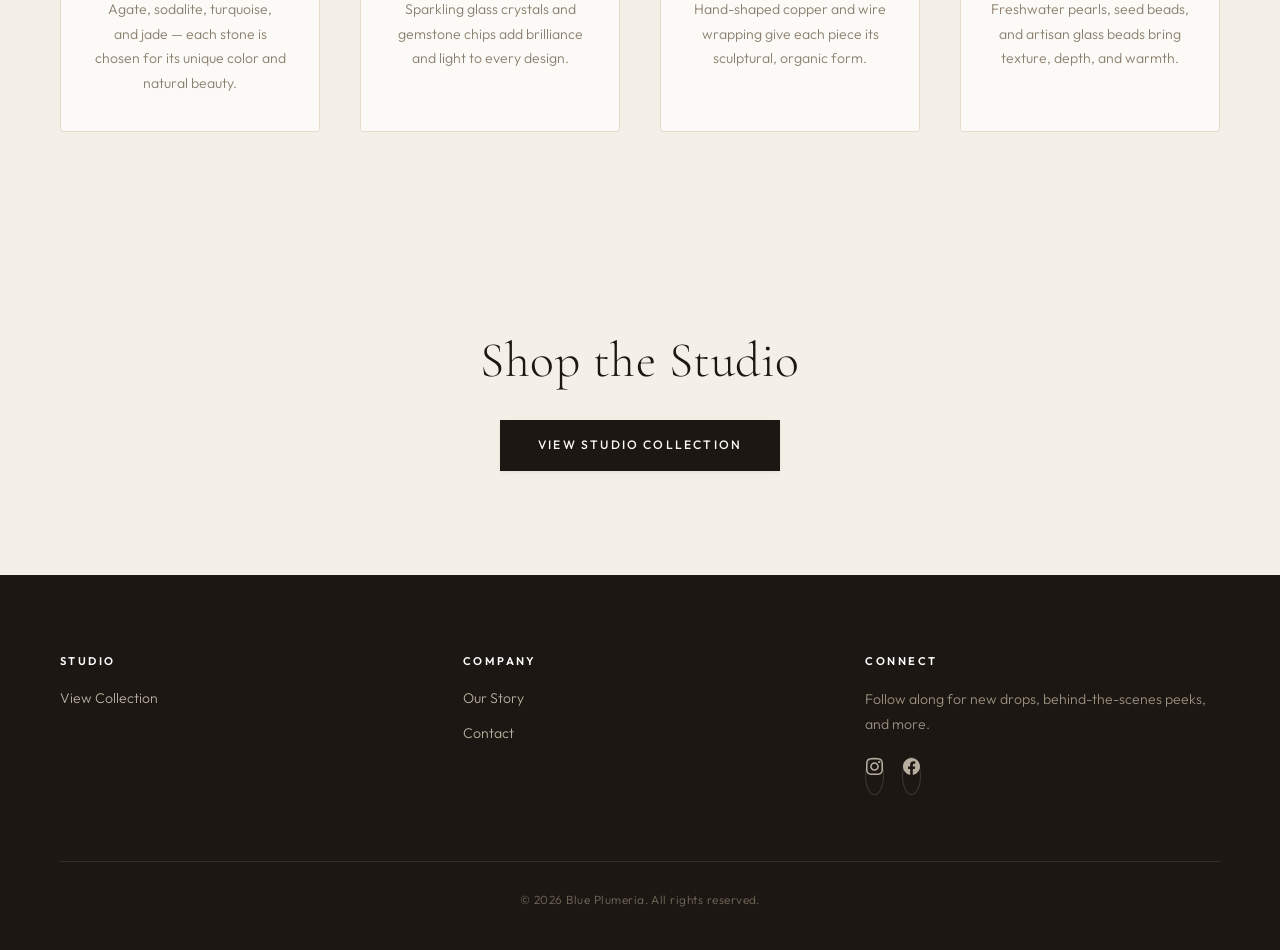
==== commit ab604c65: "Add AI receptionist: chat widget + Supabase edge function A floating "Studio Assistant" on all store" ====
--- a/docs/about.html
+++ b/docs/about.html
@@ -3,6 +3,15 @@
 <head>
   <meta charset="UTF-8">
   <meta name="viewport" content="width=device-width, initial-scale=1.0">
+  <!-- Google tag (gtag.js) -->
+  <script async src="https://www.googletagmanager.com/gtag/js?id=G-3TWSTSRBSR"></script>
+  <script>
+    window.dataLayer = window.dataLayer || [];
+    function gtag(){dataLayer.push(arguments);}
+    gtag('js', new Date());
+
+    gtag('config', 'G-3TWSTSRBSR');
+  </script>
   <title>The Atelier — Blue Plumeria</title>
   <meta name="description" content="The story behind Blue Plumeria — a working atelier crafting limited studio editions in natural stones, crystals, copper, and beads.">
 
@@ -157,6 +166,11 @@
 
     (()=>{var c,d;(d=(c=window.SnipcartSettings).version)!=null||(c.version="3.0");var s,S;(S=(s=window.SnipcartSettings).timeoutDuration)!=null||(s.timeoutDuration=2750);var l,p;(p=(l=window.SnipcartSettings).domain)!=null||(l.domain="cdn.snipcart.com");var w,u;(u=(w=window.SnipcartSettings).protocol)!=null||(w.protocol="https");var f=window.SnipcartSettings.version.includes("v3.0.0-ci")||window.SnipcartSettings.version!="3.0"&&window.SnipcartSettings.version.localeCompare("3.4.0",void 0,{numeric:!0,sensitivity:"base"})===-1,m=["focus","mouseover","touchmove","scroll","keydown"];window.LoadSnipcart=o;document.readyState==="loading"?document.addEventListener("DOMContentLoaded",r):r();function r(){window.SnipcartSettings.loadStrategy?window.SnipcartSettings.loadStrategy==="on-user-interaction"&&(m.forEach(t=>document.addEventListener(t,o)),setTimeout(o,window.SnipcartSettings.timeoutDuration)):o()}var a=!1;function o(){if(a)return;a=!0;let t=document.getElementsByTagName("head")[0],e=document.querySelector("#snipcart"),i=document.querySelector(`src[src^="${window.SnipcartSettings.protocol}://${window.SnipcartSettings.domain}"][src$="snipcart.js"]`),n=document.querySelector(`link[href^="${window.SnipcartSettings.protocol}://${window.SnipcartSettings.domain}"][href$="snipcart.css"]`);e||(e=document.createElement("div"),e.id="snipcart",e.setAttribute("hidden","true"),document.body.appendChild(e)),v(e),i||(i=document.createElement("script"),i.src=`${window.SnipcartSettings.protocol}://${window.SnipcartSettings.domain}/themes/v${window.SnipcartSettings.version}/default/snipcart.js`,i.async=!0,t.appendChild(i)),n||(n=document.createElement("link"),n.rel="stylesheet",n.type="text/css",n.href=`${window.SnipcartSettings.protocol}://${window.SnipcartSettings.domain}/themes/v${window.SnipcartSettings.version}/default/snipcart.css`,t.prepend(n)),m.forEach(g=>document.removeEventListener(g,o))}function v(t){!f||(t.dataset.apiKey=window.SnipcartSettings.publicApiKey,window.SnipcartSettings.addProductBehavior&&(t.dataset.configAddProductBehavior=window.SnipcartSettings.addProductBehavior),window.SnipcartSettings.modalStyle&&(t.dataset.configModalStyle=window.SnipcartSettings.modalStyle),window.SnipcartSettings.currency&&(t.dataset.currency=window.SnipcartSettings.currency),window.SnipcartSettings.templatesUrl&&(t.dataset.templatesUrl=window.SnipcartSettings.templatesUrl))}})();
   </script>
+  <!-- Cloudflare Web Analytics -->
+  <script type="module" src="https://static.cloudflareinsights.com/beacon.min.js" data-cf-beacon='{"token": "38a6ebb3dcc84f76a18885ecca1cf73b"}'></script>
+  <!-- End Cloudflare Web Analytics -->
   <script src="js/main.js"></script>
+  <!-- AI receptionist (floating studio assistant) -->
+  <script src="js/receptionist.js" defer></script>
 </body>
 </html>
--- a/docs/css/style.css
+++ b/docs/css/style.css
@@ -1014,3 +1014,44 @@
   }
   .reveal { opacity: 1; transform: none; }
 }
+
+/* ── Shop group headings (tier + collection) ── */
+/* Tier banner ("The Signature Collection") reuses .section-heading;
+   trim its base margin since a collection heading follows it. */
+.tier-heading {
+  margin-top: 1rem;
+  margin-bottom: 1.25rem;
+}
+/* Collection sub-heading — centered gold overline with flanking rules. */
+.collection-heading {
+  display: flex;
+  align-items: center;
+  justify-content: center;
+  gap: 1rem;
+  margin: 3.5rem 0 2.75rem;
+  font-family: var(--font-body);
+  font-size: 0.78rem;
+  font-weight: 500;
+  letter-spacing: 0.28em;
+  text-transform: uppercase;
+  color: var(--gold-deep);
+  text-align: center;
+}
+.collection-heading::before,
+.collection-heading::after {
+  content: "";
+  width: 40px;
+  height: 1px;
+  background: var(--gold);
+}
+
+/* ── Snipcart checkout ── */
+/* Snipcart's cart/checkout overlay is position:fixed at z-index 20 and scrolls
+   internally. The site header + nav are sticky at z-index 100/99, so they paint
+   on top of the overlay and cover its first fields (Full name, Email). While
+   Snipcart is open it sets .snipcart-cart--opened on <html> — drop the header
+   and nav below the overlay so the full checkout is visible. */
+html.snipcart-cart--opened .site-header,
+html.snipcart-cart--opened .site-nav {
+  z-index: 1;
+}
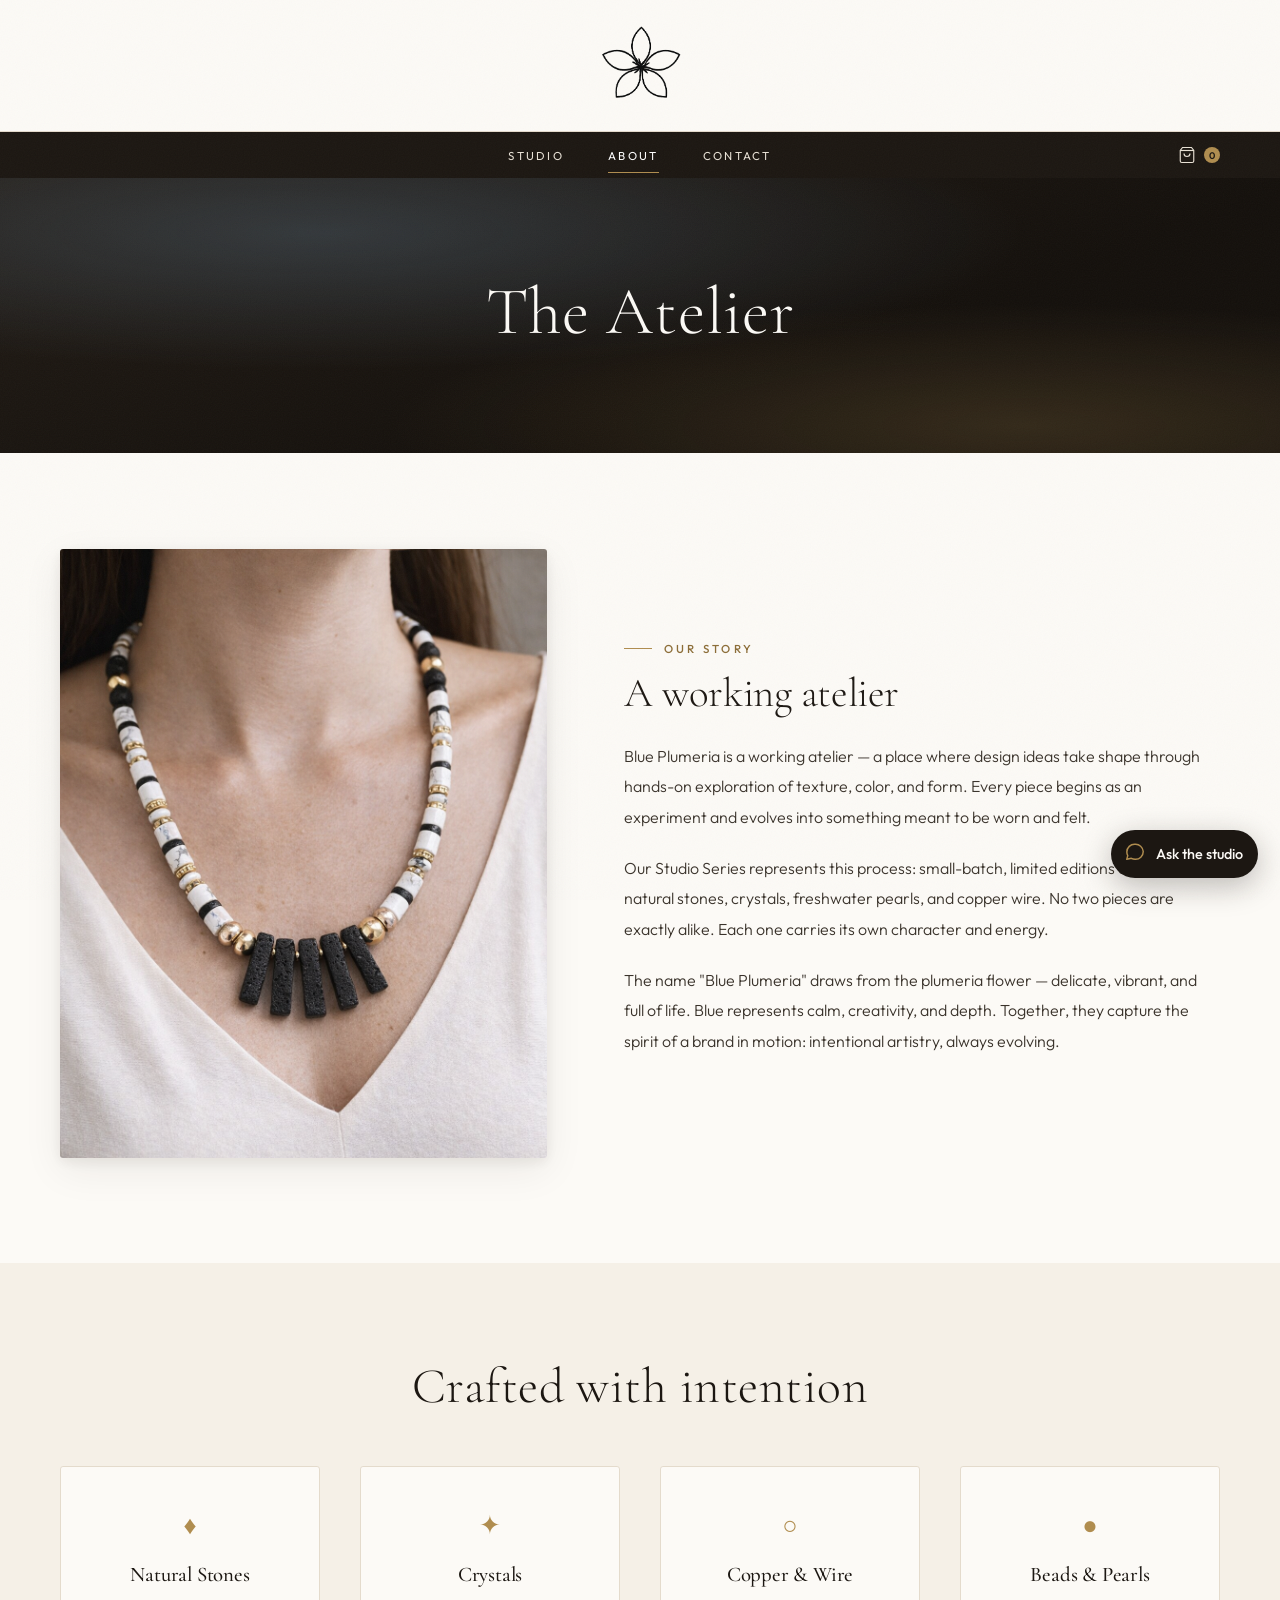
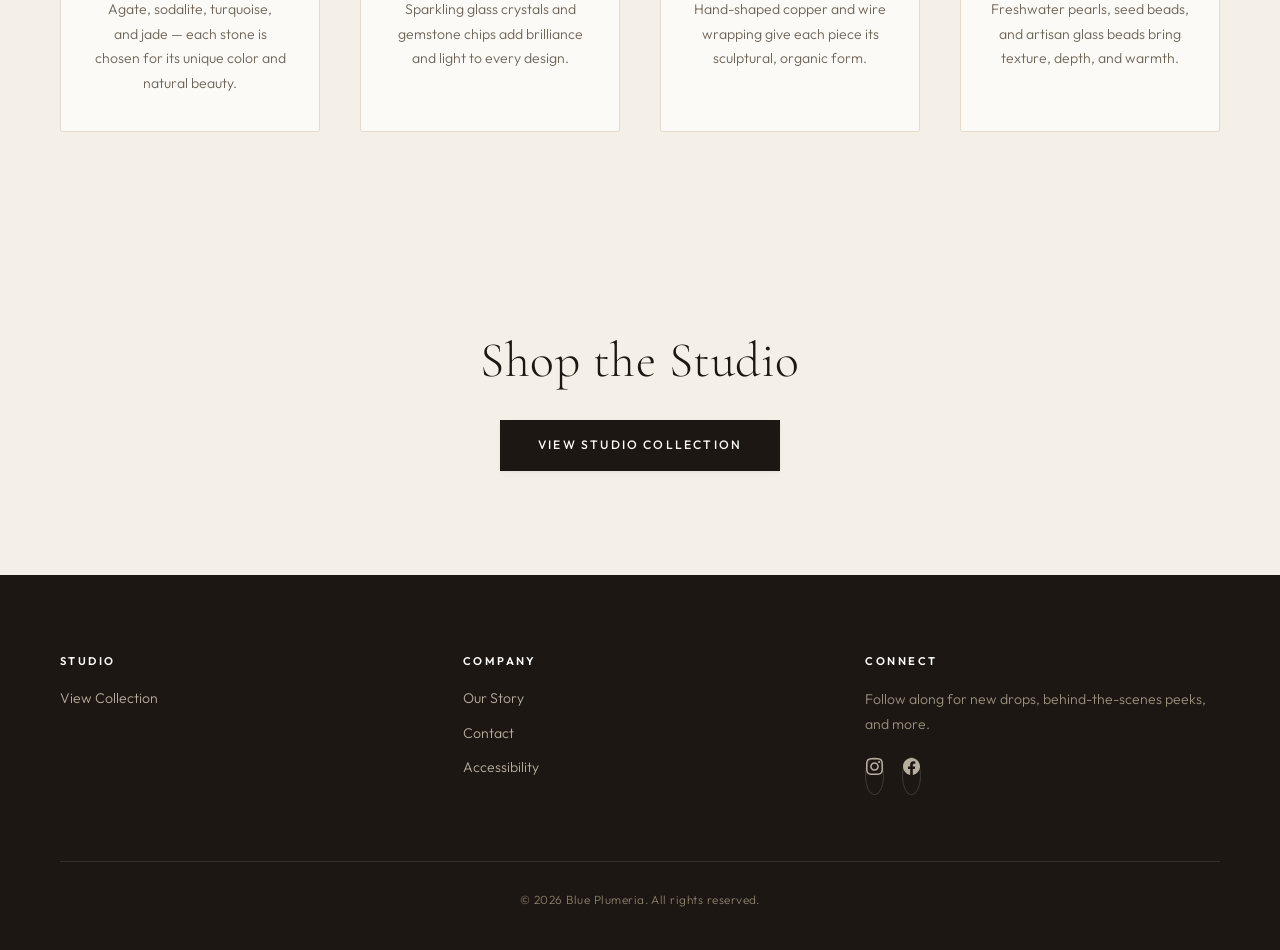
==== commit 616cc4ed: "docs(a11y): add an accessibility statement and link it from every footer New docs/accessibility.html" ====
--- a/docs/about.html
+++ b/docs/about.html
@@ -136,6 +136,7 @@
           <h4>Company</h4>
           <a href="about.html">Our Story</a>
           <a href="contact.html">Contact</a>
+          <a href="accessibility.html">Accessibility</a>
         </div>
         <div class="footer-col">
           <h4>Connect</h4>
--- a/docs/css/style.css
+++ b/docs/css/style.css
@@ -15,7 +15,7 @@
   --sand:         #ECE4D6;   /* deeper neutral */
   --ink:          #1C1712;   /* warm near-black — body + dark surfaces */
   --ink-soft:     #3A332B;
-  --muted:        #8A7F6E;   /* warm gray for secondary text */
+  --muted:        #6D6457;   /* warm gray for secondary text (darkened from #8A7F6E for WCAG AA: >=4.5:1 on paper, bone and sand) */
   --border:       #E4DBCC;   /* warm hairline */
 
   /* Brand accents — one dominant metallic (gold), slate as support */
@@ -874,6 +874,15 @@
 }
 .social-links svg { width: 17px; height: 17px; fill: currentColor; }
 
+/* ── Text pages (accessibility statement, policies) ── */
+.legal-page { max-width: 720px; }
+.legal-page h2 { font-size: 1.9rem; margin: 2.75rem 0 0.9rem; }
+.legal-page p, .legal-page li { line-height: 1.8; margin-bottom: 1rem; }
+.legal-page ul { list-style: disc; padding-left: 1.4rem; margin-bottom: 1rem; }
+.legal-page a { color: var(--slate-deep); text-decoration: underline; text-underline-offset: 3px; }
+.legal-page a:hover { color: var(--gold-deep); }
+.legal-updated { color: var(--muted); font-size: 0.85rem; letter-spacing: 0.04em; }
+
 /* ── Footer ── */
 .site-footer {
   background: var(--ink);
@@ -922,7 +931,7 @@
   text-align: center;
   font-size: 0.74rem;
   letter-spacing: 0.04em;
-  color: #746b5c;
+  color: #8c816f; /* lightened from #746b5c for WCAG AA (4.65:1 on --ink) */
 }
 
 /* ── Scroll-reveal (progressive enhancement; base state visible) ── */
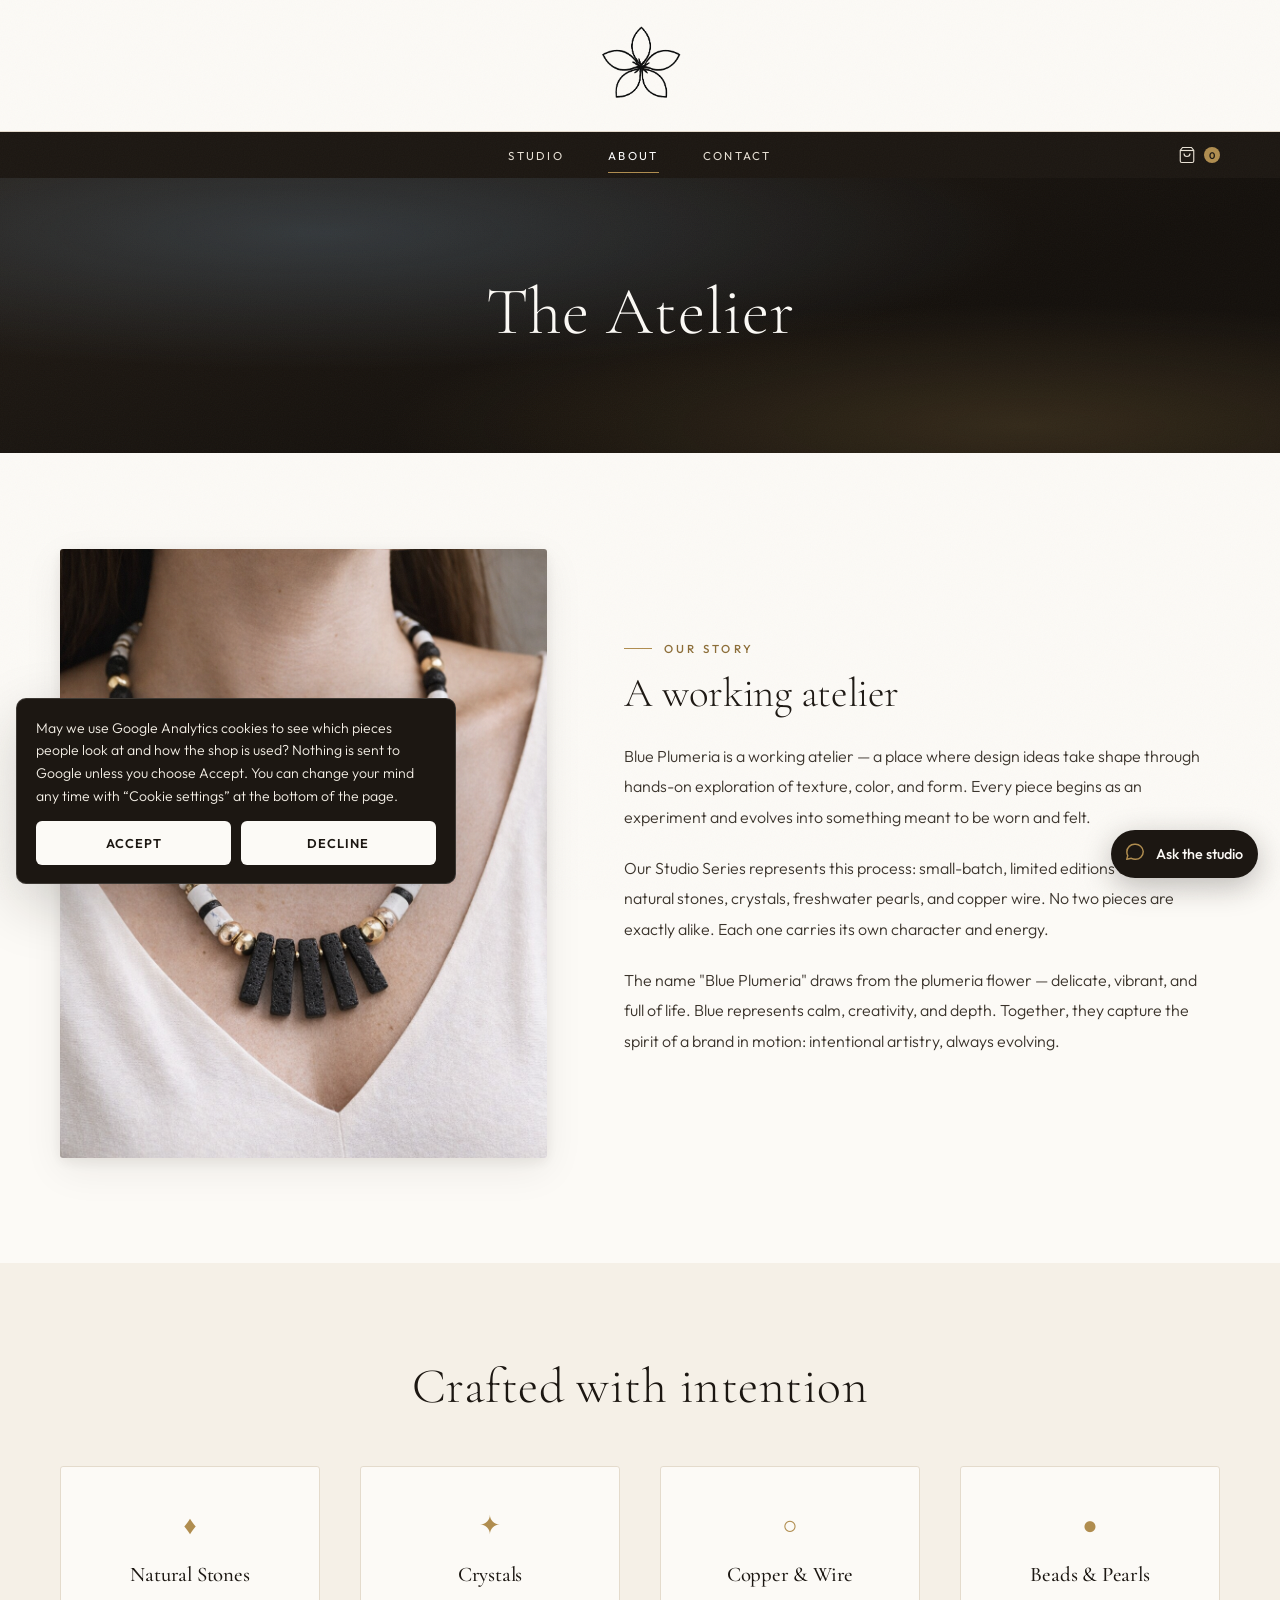
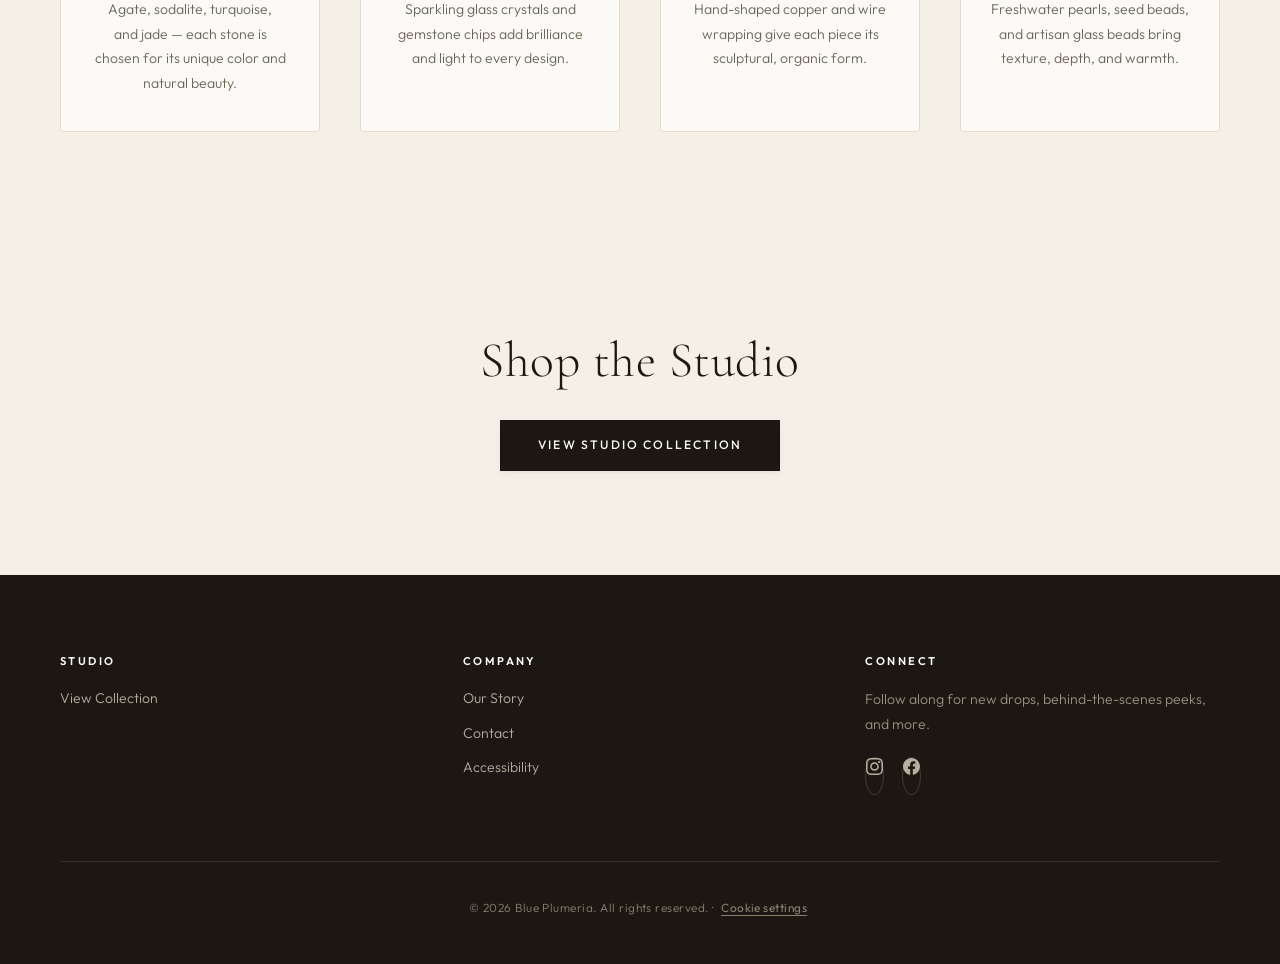
==== commit a74b6cd6: "feat(privacy): load Google Analytics only after the visitor accepts Every page used to load GA4 (G-3" ====
--- a/docs/about.html
+++ b/docs/about.html
@@ -3,15 +3,8 @@
 <head>
   <meta charset="UTF-8">
   <meta name="viewport" content="width=device-width, initial-scale=1.0">
-  <!-- Google tag (gtag.js) -->
-  <script async src="https://www.googletagmanager.com/gtag/js?id=G-3TWSTSRBSR"></script>
-  <script>
-    window.dataLayer = window.dataLayer || [];
-    function gtag(){dataLayer.push(arguments);}
-    gtag('js', new Date());
-
-    gtag('config', 'G-3TWSTSRBSR');
-  </script>
+  <!-- Google Analytics loads only after the visitor accepts (js/consent.js) -->
+  <script src="js/consent.js"></script>
   <title>The Atelier — Blue Plumeria</title>
   <meta name="description" content="The story behind Blue Plumeria — a working atelier crafting limited studio editions in natural stones, crystals, copper, and beads.">
 
@@ -153,6 +146,8 @@
       </div>
       <div class="footer-bottom">
         &copy; 2026 Blue Plumeria. All rights reserved.
+        <span aria-hidden="true">&middot;</span>
+        <button type="button" class="footer-link-btn" data-consent-open>Cookie settings</button>
       </div>
     </div>
   </footer>
--- a/docs/css/style.css
+++ b/docs/css/style.css
@@ -882,6 +882,52 @@
 .legal-page a { color: var(--slate-deep); text-decoration: underline; text-underline-offset: 3px; }
 .legal-page a:hover { color: var(--gold-deep); }
 .legal-updated { color: var(--muted); font-size: 0.85rem; letter-spacing: 0.04em; }
+
+/* ── Analytics consent banner (js/consent.js) ── */
+.consent-banner {
+  position: fixed;
+  left: 16px;
+  bottom: 16px;
+  z-index: 2147483000;
+  max-width: 440px;
+  padding: 1.1rem 1.2rem;
+  background: var(--ink);
+  color: var(--bone);
+  border: 1px solid rgba(255,255,255,0.14);
+  border-radius: 10px;
+  box-shadow: var(--shadow-lg);
+  font-size: 0.88rem;
+  line-height: 1.6;
+}
+.consent-text { margin: 0 0 0.9rem; }
+.consent-actions { display: flex; gap: 0.6rem; }
+/* Accept and Decline share one style on purpose: no nudging. */
+.consent-btn {
+  flex: 1;
+  min-height: 44px;
+  padding: 0.55rem 1rem;
+  background: var(--paper);
+  color: var(--ink);
+  border-radius: 6px;
+  font-size: 0.8rem;
+  font-weight: 600;
+  letter-spacing: 0.08em;
+  text-transform: uppercase;
+}
+.consent-btn:hover { background: var(--sand); }
+.consent-btn:focus-visible { outline: 2px solid var(--gold); outline-offset: 2px; }
+@media (max-width: 600px) {
+  .consent-banner { left: 12px; right: 12px; bottom: 12px; max-width: none; }
+}
+.footer-link-btn {
+  color: inherit;
+  font-size: inherit;
+  letter-spacing: inherit;
+  text-decoration: underline;
+  text-underline-offset: 3px;
+  padding: 0.6rem 0.25rem;
+}
+.footer-link-btn:hover { color: var(--gold); }
 
 /* ── Footer ── */
 .site-footer {
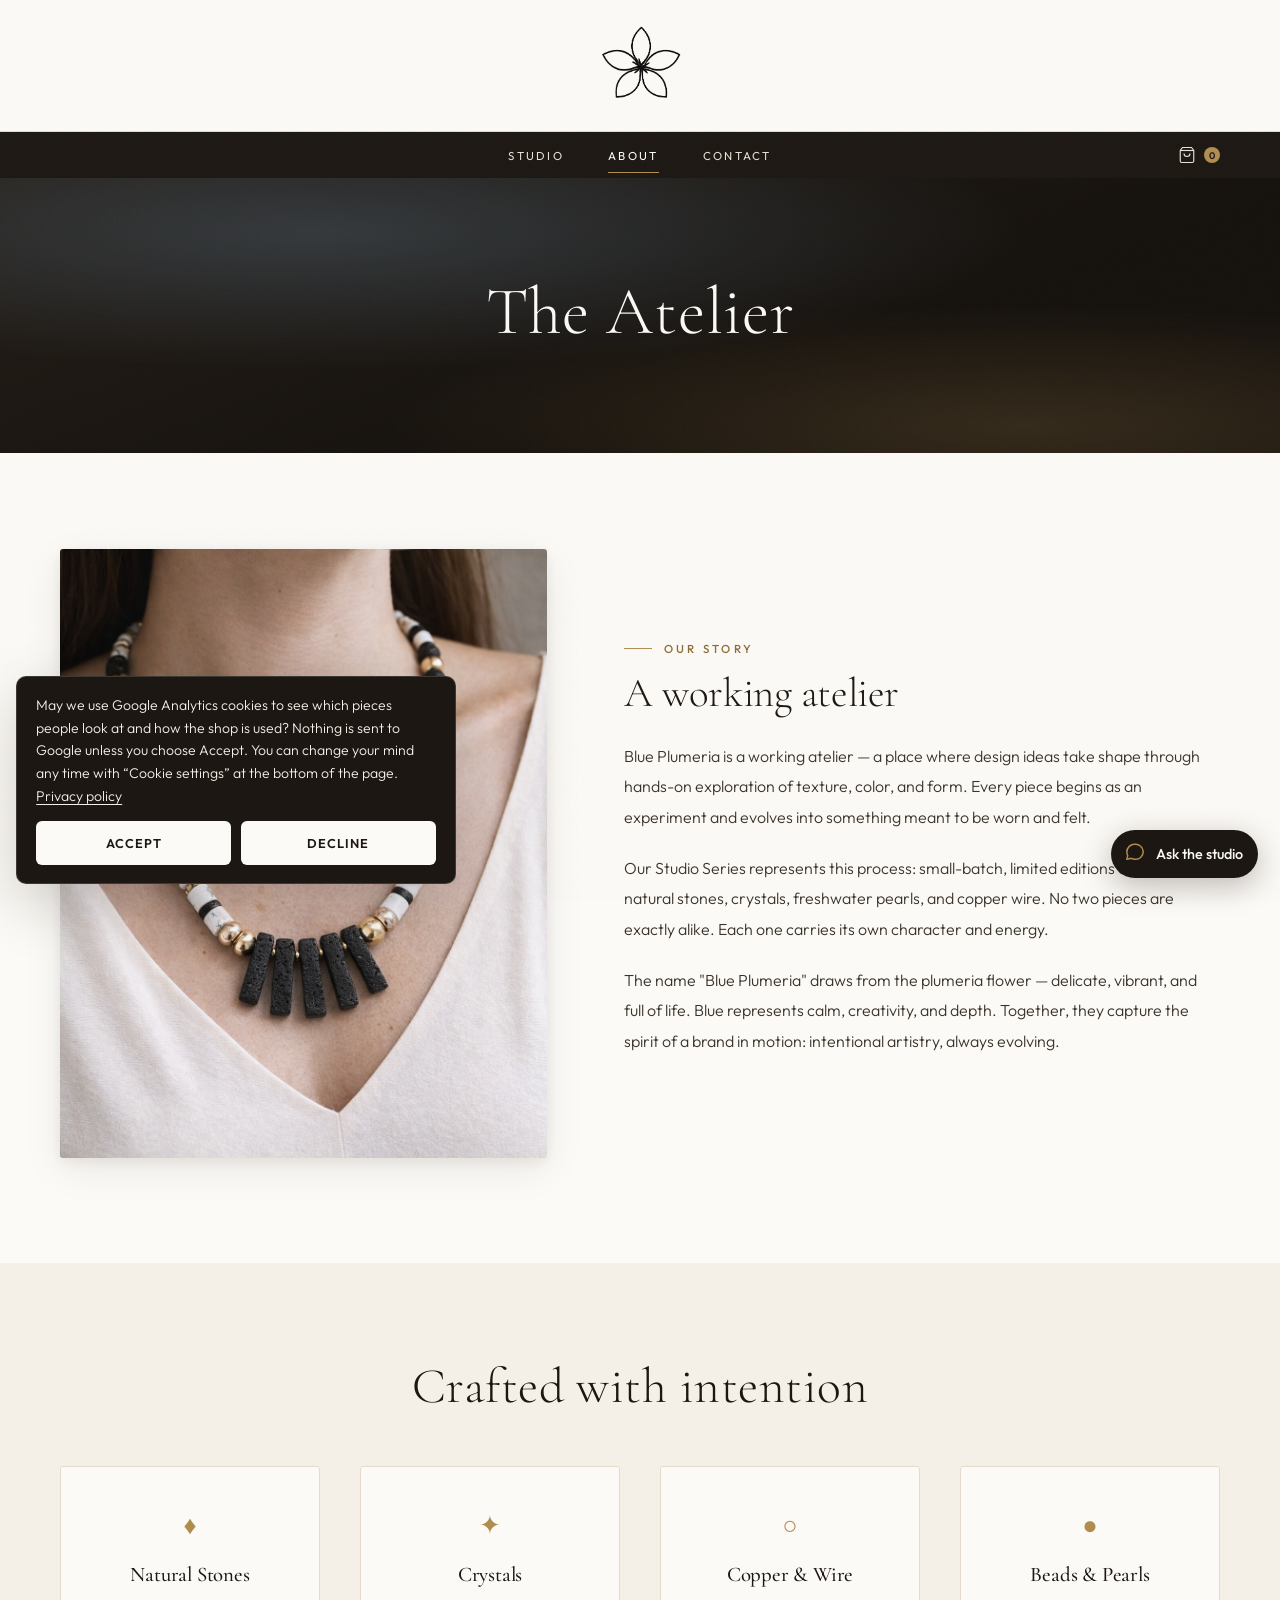
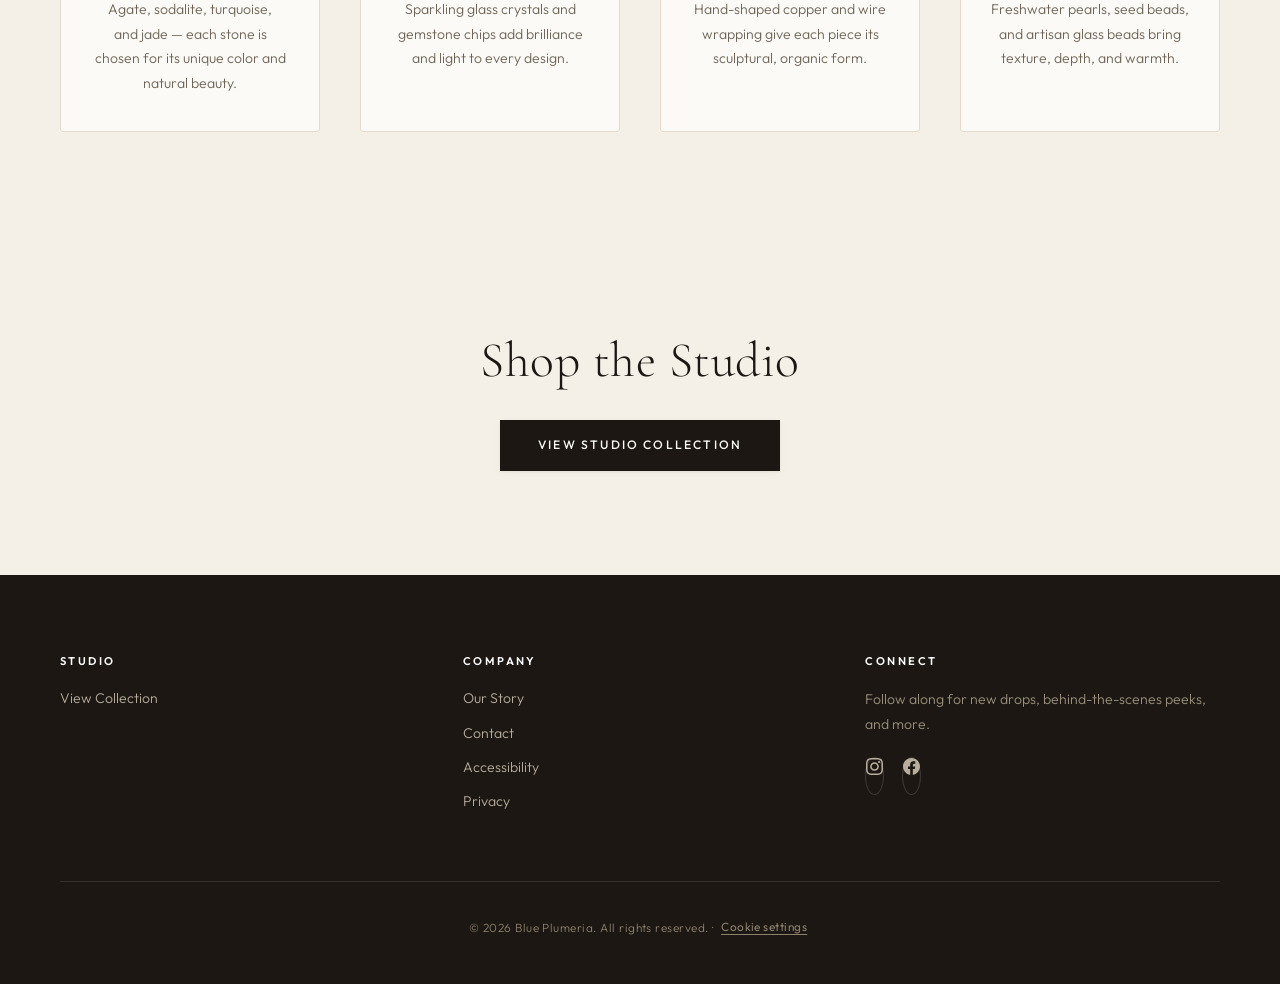
==== commit cc3bdc05: "docs(privacy): add a privacy policy; disclose the AI chat; link both The store took orders with no p" ====
--- a/docs/about.html
+++ b/docs/about.html
@@ -130,6 +130,7 @@
           <a href="about.html">Our Story</a>
           <a href="contact.html">Contact</a>
           <a href="accessibility.html">Accessibility</a>
+          <a href="privacy.html">Privacy</a>
         </div>
         <div class="footer-col">
           <h4>Connect</h4>
--- a/docs/css/style.css
+++ b/docs/css/style.css
@@ -877,6 +877,7 @@
 /* ── Text pages (accessibility statement, policies) ── */
 .legal-page { max-width: 720px; }
 .legal-page h2 { font-size: 1.9rem; margin: 2.75rem 0 0.9rem; }
+.legal-page h3 { font-size: 1.35rem; margin: 1.6rem 0 0.5rem; }
 .legal-page p, .legal-page li { line-height: 1.8; margin-bottom: 1rem; }
 .legal-page ul { list-style: disc; padding-left: 1.4rem; margin-bottom: 1rem; }
 .legal-page a { color: var(--slate-deep); text-decoration: underline; text-underline-offset: 3px; }
@@ -900,6 +901,8 @@
   line-height: 1.6;
 }
 .consent-text { margin: 0 0 0.9rem; }
+.consent-text a { color: var(--bone); text-decoration: underline; text-underline-offset: 3px; }
+.consent-text a:hover { color: var(--gold); }
 .consent-actions { display: flex; gap: 0.6rem; }
 /* Accept and Decline share one style on purpose: no nudging. */
 .consent-btn {
